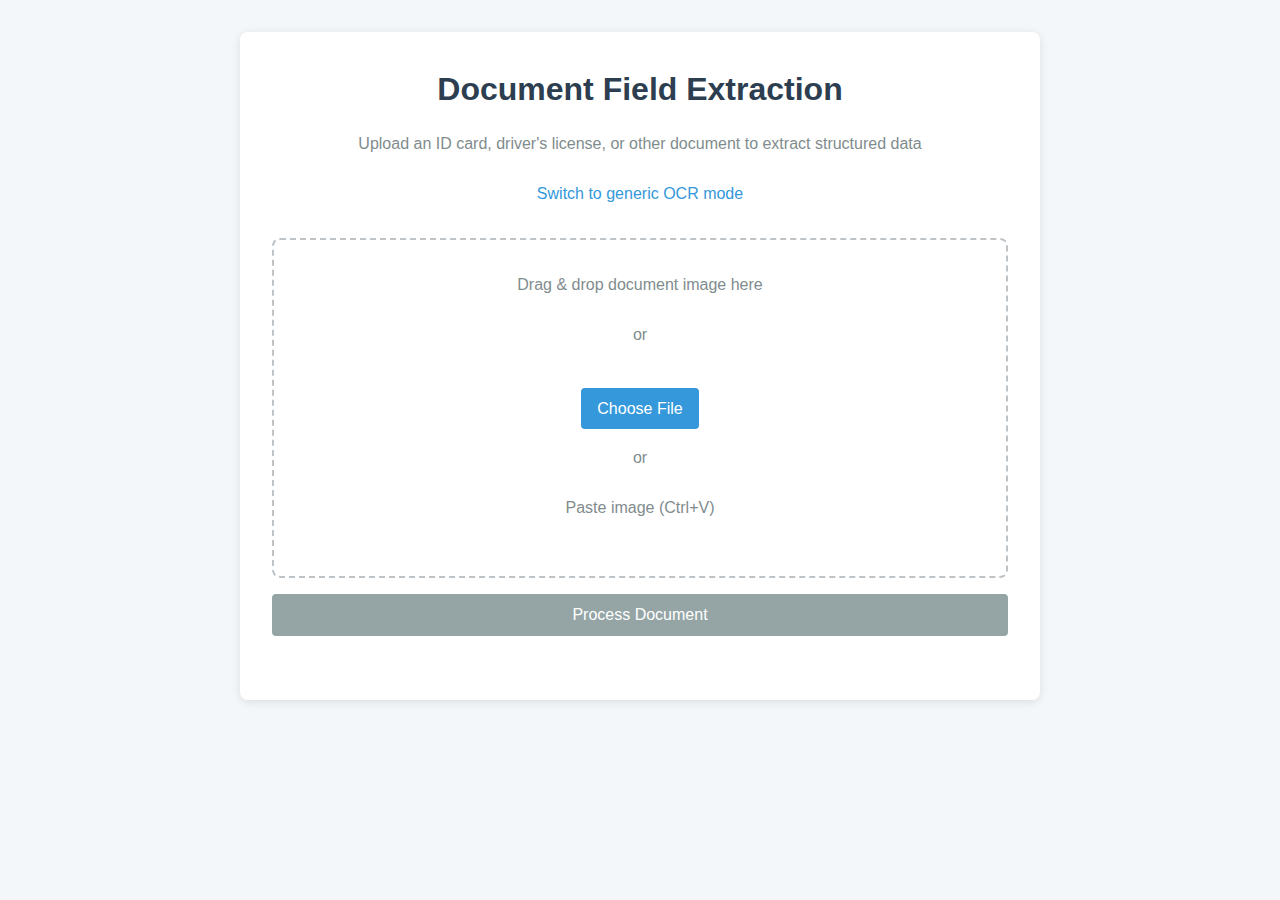
==== src/main/resources/static/document.html @ a4f6a19a "feat: add document field extraction HTML page with image upload and processing functionality" ====
<!DOCTYPE html>
<html lang="en">
<head>
    <meta charset="UTF-8">
    <meta name="viewport" content="width=device-width, initial-scale=1.0">
    <title>Easy OCR - Document Field Extraction</title>
    <link rel="stylesheet" href="css/ocr.css">
    <style>
        .header-link {
            text-align: center;
            margin-bottom: 1rem;
        }
        .header-link a {
            color: #3498db;
            text-decoration: none;
        }
        .header-link a:hover {
            text-decoration: underline;
        }
    </style>
</head>
<body>
    <div class="container">
        <h1>Document Field Extraction</h1>
        <p>Upload an ID card, driver's license, or other document to extract structured data</p>
        
        <div class="header-link">
            <a href="ocr.html">Switch to generic OCR mode</a>
        </div>
        
        <div id="upload-container" class="upload-container">
            <div id="drop-area" class="drop-area">
                <p>Drag & drop document image here</p>
                <p>or</p>
                <label for="file-input" class="file-input-label">Choose File</label>
                <input type="file" id="file-input" accept="image/*" style="display: none;">
                <p>or</p>
                <p>Paste image (Ctrl+V)</p>
            </div>
            
            <div id="image-preview-container" class="image-preview-container" style="display: none;">
                <img id="image-preview" src="" alt="Preview">
                <button id="remove-image" class="remove-btn">✕</button>
            </div>
            
            <button id="process-btn" class="process-btn" disabled>Process Document</button>
        </div>
        
        <div id="result-container" class="result-container" style="display: none;">
            <h2>Extracted Document Fields</h2>
            <div id="result-json" class="result-json"></div>
            <div class="copy-notification" id="copy-notification">Copied to clipboard!</div>
        </div>
        
        <div id="spinner" class="spinner" style="display: none;">
            <div class="spinner-inner"></div>
        </div>
    </div>
    
    <script>
        document.addEventListener('DOMContentLoaded', function() {
            // DOM elements
            const dropArea = document.getElementById('drop-area');
            const fileInput = document.getElementById('file-input');
            const imagePreviewContainer = document.getElementById('image-preview-container');
            const imagePreview = document.getElementById('image-preview');
            const removeImageBtn = document.getElementById('remove-image');
            const processBtn = document.getElementById('process-btn');
            const resultContainer = document.getElementById('result-container');
            const resultJson = document.getElementById('result-json');
            const copyNotification = document.getElementById('copy-notification');
            const spinner = document.getElementById('spinner');
            
            let currentFile = null; // Store the current file
            
            // Prevent defaults for drag events
            ['dragenter', 'dragover', 'dragleave', 'drop'].forEach(eventName => {
                dropArea.addEventListener(eventName, preventDefaults, false);
                document.body.addEventListener(eventName, preventDefaults, false);
            });
            
            function preventDefaults(e) {
                e.preventDefault();
                e.stopPropagation();
            }
            
            // Highlight drop area when item is dragged over it
            ['dragenter', 'dragover'].forEach(eventName => {
                dropArea.addEventListener(eventName, highlight, false);
            });
            
            ['dragleave', 'drop'].forEach(eventName => {
                dropArea.addEventListener(eventName, unhighlight, false);
            });
            
            function highlight() {
                dropArea.classList.add('highlight');
            }
            
            function unhighlight() {
                dropArea.classList.remove('highlight');
            }
            
            // Handle dropped files
            dropArea.addEventListener('drop', handleDrop, false);
            
            function handleDrop(e) {
                const dt = e.dataTransfer;
                const files = dt.files;
                
                if (files.length) {
                    handleFiles(files);
                }
            }
            
            // Setup the file input
            fileInput.addEventListener('change', function() {
                if (fileInput.files.length) {
                    handleFiles(fileInput.files);
                }
            });
            
            // Click on drop area to trigger file input
            dropArea.addEventListener('click', function() {
                fileInput.click();
            });
            
            // Handle files from file input or drop
            function handleFiles(files) {
                if (files[0].type.startsWith('image/')) {
                    showPreview(files[0]);
                } else {
                    showError('Please select an image file');
                }
            }
            
            // Handle paste event
            document.addEventListener('paste', function(e) {
                const items = (e.clipboardData || e.originalEvent.clipboardData).items;
                
                for (let i = 0; i < items.length; i++) {
                    if (items[i].type.indexOf('image') !== -1) {
                        const file = items[i].getAsFile();
                        showPreview(file);
                        break;
                    }
                }
            });
            
            // Show image preview
            function showPreview(file) {
                currentFile = file;
                console.log("Selected file:", file.name, "Size:", file.size, "Type:", file.type);
                
                const reader = new FileReader();
                reader.onload = function(e) {
                    imagePreview.src = e.target.result;
                    dropArea.style.display = 'none';
                    imagePreviewContainer.style.display = 'block';
                    processBtn.disabled = false;
                    resultContainer.style.display = 'none';
                };
                reader.readAsDataURL(file);
            }
            
            // Remove image
            removeImageBtn.addEventListener('click', function(e) {
                e.stopPropagation(); // Prevent triggering the dropArea click
                resetImage();
            });
            
            function resetImage() {
                imagePreview.src = '';
                fileInput.value = '';
                currentFile = null;
                imagePreviewContainer.style.display = 'none';
                dropArea.style.display = 'flex';
                processBtn.disabled = true;
                resultContainer.style.display = 'none';
            }
            
            // Show error message in the result container
            function showError(message) {
                console.error("Error:", message);
                spinner.style.display = 'none';
                resultContainer.style.display = 'block';
                resultJson.innerHTML = `<div class="error-message">${message}</div>`;
                resultContainer.scrollIntoView({ behavior: 'smooth' });
            }
            
            // Process the document image
            processBtn.addEventListener('click', processDocument);
            
            function processDocument() {
                if (!currentFile) return;
                
                console.log("Processing document image:", currentFile.name);
                spinner.style.display = 'flex';
                resultContainer.style.display = 'none';
                
                // If file is from paste or has been read as data URL
                if (imagePreview.src.indexOf('data:image') === 0) {
                    console.log("Processing as base64 document image");
                    const base64Image = imagePreview.src;
                    processBase64Document(base64Image);
                } else {
                    console.log("Processing as file upload");
                    // If file is from file input
                    const formData = new FormData();
                    formData.append('image', currentFile);
                    
                    fetch('/api/ocr/document', {
                        method: 'POST',
                        body: formData
                    })
                    .then(handleResponse)
                    .then(displayResult)
                    .catch(handleError);
                }
            }
            
            function processBase64Document(base64Image) {
                console.log("Sending base64 document image to API, length:", base64Image.length);
                
                fetch('/api/ocr/document-base64', {
                    method: 'POST',
                    headers: {
                        'Content-Type': 'application/json'
                    },
                    body: JSON.stringify({ image: base64Image })
                })
                .then(handleResponse)
                .then(displayResult)
                .catch(handleError);
            }
            
            function handleResponse(response) {
                console.log("Received response with status:", response.status);
                if (!response.ok) {
                    throw new Error(`HTTP error! Status: ${response.status}`);
                }
                return response.json();
            }
            
            function handleError(error) {
                console.error('Error during processing:', error);
                showError(`An error occurred during processing: ${error.message}`);
                spinner.style.display = 'none';
            }
            
            function displayResult(data) {
                console.log("Processing result:", data);
                spinner.style.display = 'none';
                resultContainer.style.display = 'block';
                
                // Check if the response contains an error
                if (data.error) {
                    showError(data.error);
                    return;
                }
                
                // Format the JSON for display
                try {
                    resultJson.textContent = JSON.stringify(data, null, 2);
                } catch (e) {
                    showError(`Error formatting result: ${e.message}`);
                    return;
                }
                
                // Scroll to result
                resultContainer.scrollIntoView({ behavior: 'smooth' });
            }
            
            // Copy JSON to clipboard when clicked
            resultJson.addEventListener('click', function() {
                const text = resultJson.textContent;
                navigator.clipboard.writeText(text)
                    .then(() => {
                        showCopyNotification();
                    })
                    .catch(err => {
                        console.error('Failed to copy: ', err);
                    });
            });
            
            function showCopyNotification() {
                copyNotification.classList.add('show');
                setTimeout(() => {
                    copyNotification.classList.remove('show');
                }, 2000);
            }
        });
    </script>
</body>
</html>
---- src/main/resources/static/css/ocr.css ----
* {
    box-sizing: border-box;
    margin: 0;
    padding: 0;
}

body {
    font-family: Arial, sans-serif;
    line-height: 1.6;
    background-color: #f4f7f9;
    color: #333;
}

.container {
    max-width: 800px;
    margin: 2rem auto;
    padding: 2rem;
    background-color: #fff;
    border-radius: 8px;
    box-shadow: 0 2px 10px rgba(0, 0, 0, 0.1);
}

h1 {
    text-align: center;
    margin-bottom: 1rem;
    color: #2c3e50;
}

p {
    text-align: center;
    margin-bottom: 1.5rem;
    color: #7f8c8d;
}

.upload-container {
    margin: 2rem 0;
}

.drop-area {
    border: 2px dashed #bdc3c7;
    border-radius: 8px;
    padding: 2rem;
    text-align: center;
    transition: all 0.3s ease;
    cursor: pointer;
    min-height: 200px;
    display: flex;
    flex-direction: column;
    justify-content: center;
    align-items: center;
}

.drop-area.highlight {
    border-color: #3498db;
    background-color: rgba(52, 152, 219, 0.1);
}

.file-input-label {
    display: inline-block;
    padding: 0.5rem 1rem;
    background-color: #3498db;
    color: white;
    border-radius: 4px;
    cursor: pointer;
    margin: 1rem 0;
    transition: background-color 0.3s ease;
}

.file-input-label:hover {
    background-color: #2980b9;
}

.image-preview-container {
    position: relative;
    margin: 1rem 0;
    max-width: 100%;
    max-height: 300px;
    overflow: hidden;
    border-radius: 8px;
    box-shadow: 0 2px 10px rgba(0, 0, 0, 0.1);
}

#image-preview {
    display: block;
    max-width: 100%;
    max-height: 300px;
    margin: 0 auto;
}

.remove-btn {
    position: absolute;
    top: 10px;
    right: 10px;
    width: 25px;
    height: 25px;
    background-color: rgba(255, 255, 255, 0.7);
    border: none;
    border-radius: 50%;
    cursor: pointer;
    font-size: 14px;
    display: flex;
    align-items: center;
    justify-content: center;
    transition: background-color 0.3s ease;
}

.remove-btn:hover {
    background-color: rgba(255, 0, 0, 0.7);
    color: white;
}

.process-btn {
    display: block;
    width: 100%;
    padding: 0.75rem;
    background-color: #2ecc71;
    color: white;
    border: none;
    border-radius: 4px;
    cursor: pointer;
    font-size: 1rem;
    transition: background-color 0.3s ease;
    margin-top: 1rem;
}

.process-btn:hover {
    background-color: #27ae60;
}

.process-btn:disabled {
    background-color: #95a5a6;
    cursor: not-allowed;
}

.result-container {
    margin: 2rem 0;
}

.result-json {
    background-color: #f8f9fa;
    border: 1px solid #e9ecef;
    border-radius: 4px;
    padding: 1rem;
    white-space: pre-wrap;
    overflow-x: auto;
    font-family: monospace;
    position: relative;
    max-height: 400px;
    overflow-y: auto;
    cursor: pointer;
}

.result-json:hover {
    background-color: #e9ecef;
}

.error-message {
    background-color: #ffebee;
    color: #d32f2f;
    padding: 12px;
    border-radius: 4px;
    border-left: 4px solid #d32f2f;
    margin: 10px 0;
    font-family: Arial, sans-serif;
    line-height: 1.5;
}

.copy-notification {
    position: fixed;
    top: 20px;
    right: 20px;
    background-color: #2ecc71;
    color: white;
    padding: 10px 20px;
    border-radius: 4px;
    opacity: 0;
    transition: opacity 0.3s ease;
    z-index: 100;
}

.copy-notification.show {
    opacity: 1;
}

.spinner {
    position: fixed;
    top: 0;
    left: 0;
    width: 100%;
    height: 100%;
    background-color: rgba(0, 0, 0, 0.5);
    display: flex;
    justify-content: center;
    align-items: center;
    z-index: 1000;
}

.spinner-inner {
    width: 50px;
    height: 50px;
    border: 5px solid #f3f3f3;
    border-top: 5px solid #3498db;
    border-radius: 50%;
    animation: spin 2s linear infinite;
}

@keyframes spin {
    0% { transform: rotate(0deg); }
    100% { transform: rotate(360deg); }
}
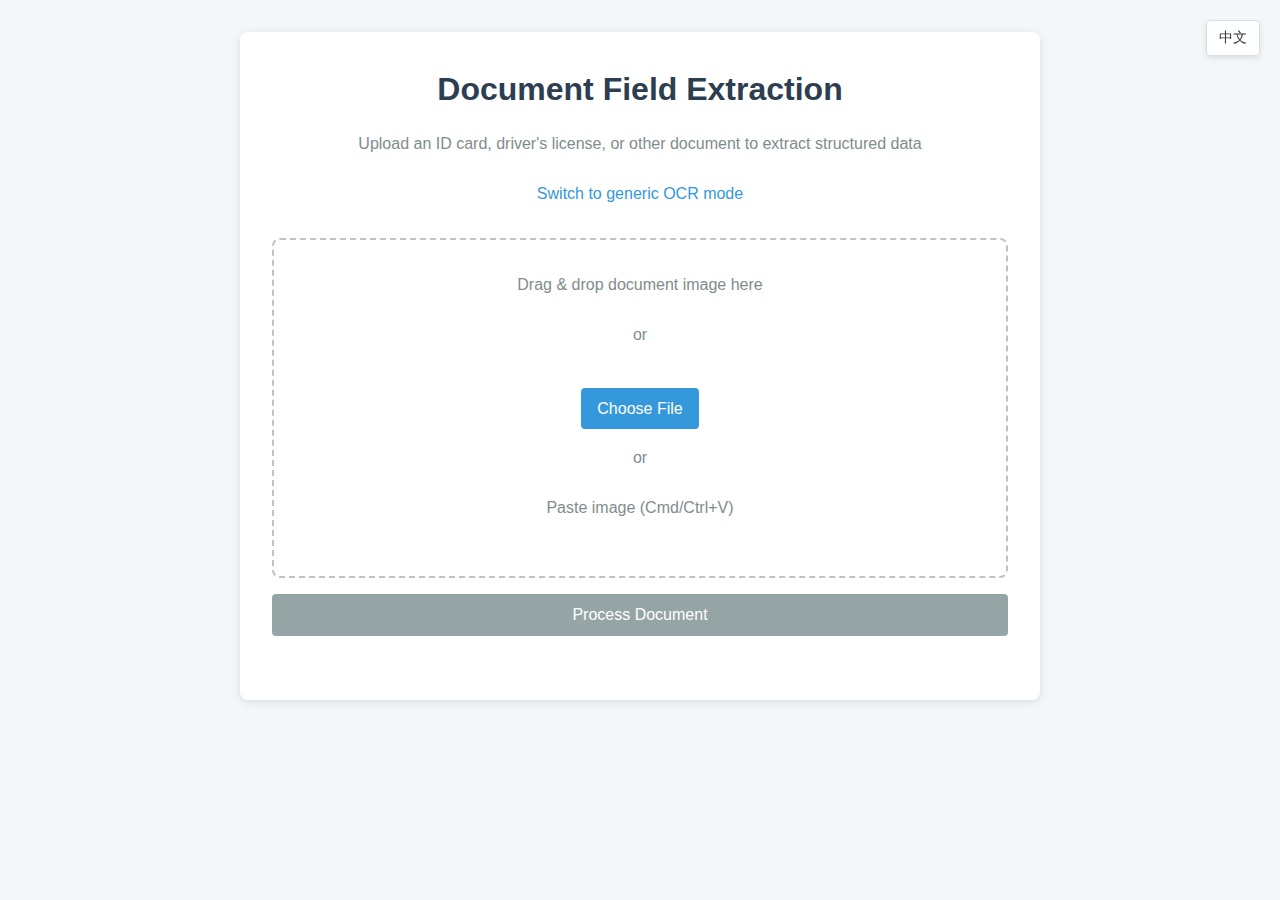
==== commit c433d33f: "feat: implement language toggle feature and add translations for multi-language support" ====
--- a/src/main/resources/static/document.html
+++ b/src/main/resources/static/document.html
@@ -5,6 +5,7 @@
     <meta name="viewport" content="width=device-width, initial-scale=1.0">
     <title>Easy OCR - Document Field Extraction</title>
     <link rel="stylesheet" href="css/ocr.css">
+    <link rel="stylesheet" href="css/language-toggle.css">
     <style>
         .header-link {
             text-align: center;
@@ -21,21 +22,21 @@
 </head>
 <body>
     <div class="container">
-        <h1>Document Field Extraction</h1>
-        <p>Upload an ID card, driver's license, or other document to extract structured data</p>
+        <h1 data-i18n="doc_title">Document Field Extraction</h1>
+        <p data-i18n="doc_subtitle">Upload an ID card, driver's license, or other document to extract structured data</p>
         
         <div class="header-link">
-            <a href="ocr.html">Switch to generic OCR mode</a>
+            <a href="ocr.html" data-i18n="switch_generic">Switch to generic OCR mode</a>
         </div>
         
         <div id="upload-container" class="upload-container">
             <div id="drop-area" class="drop-area">
-                <p>Drag & drop document image here</p>
-                <p>or</p>
-                <label for="file-input" class="file-input-label">Choose File</label>
+                <p data-i18n="drag_drop_doc">Drag & drop document image here</p>
+                <p data-i18n="or">or</p>
+                <label for="file-input" class="file-input-label" data-i18n="choose_file">Choose File</label>
                 <input type="file" id="file-input" accept="image/*" style="display: none;">
-                <p>or</p>
-                <p>Paste image (Ctrl+V)</p>
+                <p data-i18n="or">or</p>
+                <p data-i18n="paste_image">Paste image (Ctrl+V)</p>
             </div>
             
             <div id="image-preview-container" class="image-preview-container" style="display: none;">
@@ -43,13 +44,13 @@
                 <button id="remove-image" class="remove-btn">✕</button>
             </div>
             
-            <button id="process-btn" class="process-btn" disabled>Process Document</button>
+            <button id="process-btn" class="process-btn" disabled data-i18n="process_document">Process Document</button>
         </div>
         
         <div id="result-container" class="result-container" style="display: none;">
-            <h2>Extracted Document Fields</h2>
+            <h2 data-i18n="extracted_fields">Extracted Document Fields</h2>
             <div id="result-json" class="result-json"></div>
-            <div class="copy-notification" id="copy-notification">Copied to clipboard!</div>
+            <div class="copy-notification" id="copy-notification" data-i18n="copied">Copied to clipboard!</div>
         </div>
         
         <div id="spinner" class="spinner" style="display: none;">
@@ -57,6 +58,8 @@
         </div>
     </div>
     
+    <script src="js/language-manifest.js"></script>
+    <script src="js/translations.js"></script>
     <script>
         document.addEventListener('DOMContentLoaded', function() {
             // DOM elements
--- a/src/main/resources/static/css/ocr.css
+++ b/src/main/resources/static/css/ocr.css
@@ -30,6 +30,83 @@
     text-align: center;
     margin-bottom: 1.5rem;
     color: #7f8c8d;
+}
+
+.mode-selector {
+    display: flex;
+    align-items: center;
+    justify-content: center;
+    margin-bottom: 1.5rem;
+    gap: 10px;
+}
+
+.mode-selector span {
+    color: #7f8c8d;
+    display: flex;
+    align-items: center;
+}
+
+.switch {
+    position: relative;
+    display: inline-block;
+    width: 60px;
+    height: 34px;
+    vertical-align: middle;
+}
+
+.switch input {
+    opacity: 0;
+    width: 0;
+    height: 0;
+}
+
+.slider {
+    position: absolute;
+    cursor: pointer;
+    top: 0;
+    left: 0;
+    right: 0;
+    bottom: 0;
+    background-color: #95a5a6;
+    transition: .4s;
+}
+
+.slider:before {
+    position: absolute;
+    content: "";
+    height: 26px;
+    width: 26px;
+    left: 4px;
+    bottom: 4px;
+    background-color: white;
+    transition: .4s;
+}
+
+input:checked + .slider {
+    background-color: #3498db;
+}
+
+input:focus + .slider {
+    box-shadow: 0 0 1px #3498db;
+}
+
+input:checked + .slider:before {
+    transform: translateX(26px);
+}
+
+.slider.round {
+    border-radius: 34px;
+}
+
+.slider.round:before {
+    border-radius: 50%;
+}
+
+#mode-label {
+    font-weight: bold;
+    min-width: 160px;
+    text-align: left;
+    vertical-align: middle;
 }
 
 .upload-container {
--- a/src/main/resources/static/css/language-toggle.css
+++ b/src/main/resources/static/css/language-toggle.css
@@ -0,0 +1,35 @@
+.language-toggle-container {
+    position: fixed;
+    top: 20px;
+    right: 20px;
+    z-index: 1000;
+}
+
+.language-toggle {
+    background-color: rgba(255, 255, 255, 0.9);
+    border: 1px solid #ddd;
+    border-radius: 4px;
+    color: #333;
+    cursor: pointer;
+    font-size: 14px;
+    padding: 8px 12px;
+    transition: all 0.3s ease;
+    box-shadow: 0 2px 5px rgba(0, 0, 0, 0.1);
+}
+
+.language-toggle:hover {
+    background-color: #f5f5f5;
+    box-shadow: 0 2px 8px rgba(0, 0, 0, 0.15);
+}
+
+@media (max-width: 768px) {
+    .language-toggle-container {
+        top: 10px;
+        right: 10px;
+    }
+    
+    .language-toggle {
+        font-size: 12px;
+        padding: 6px 10px;
+    }
+} 